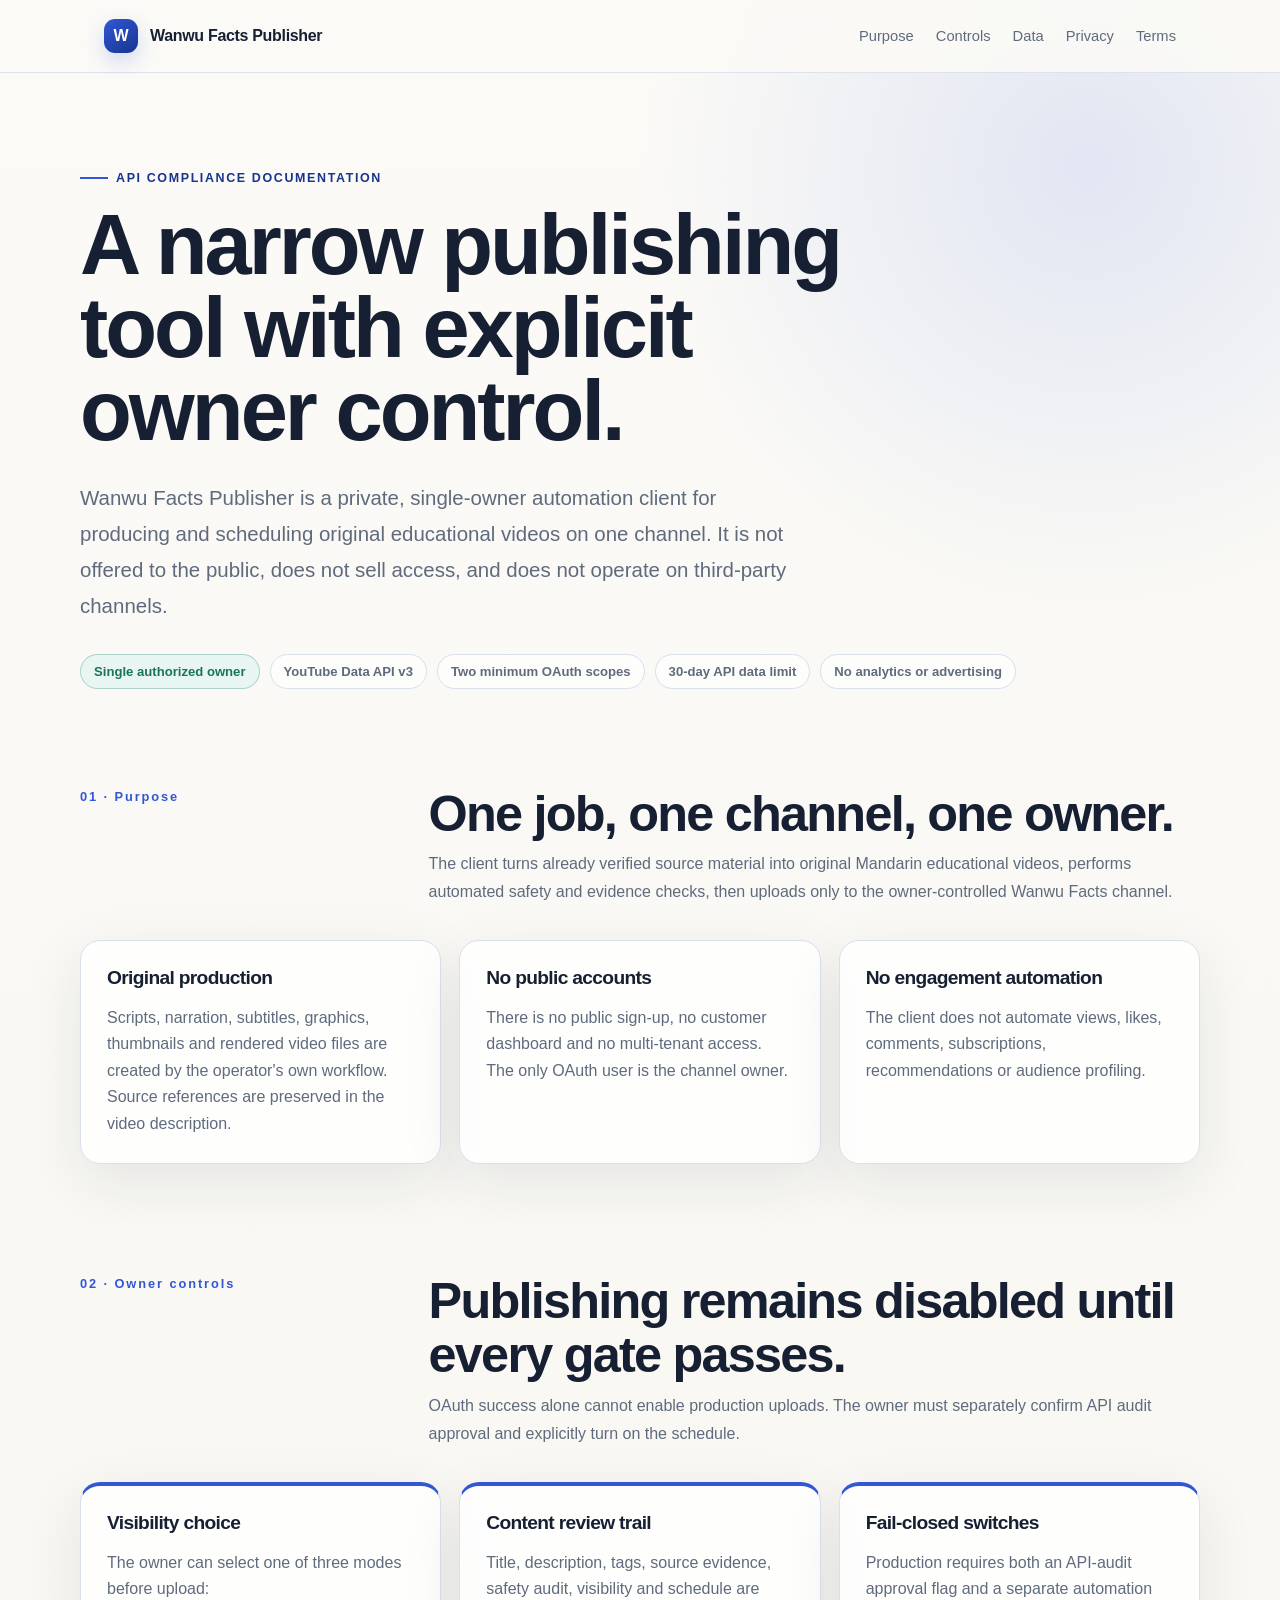
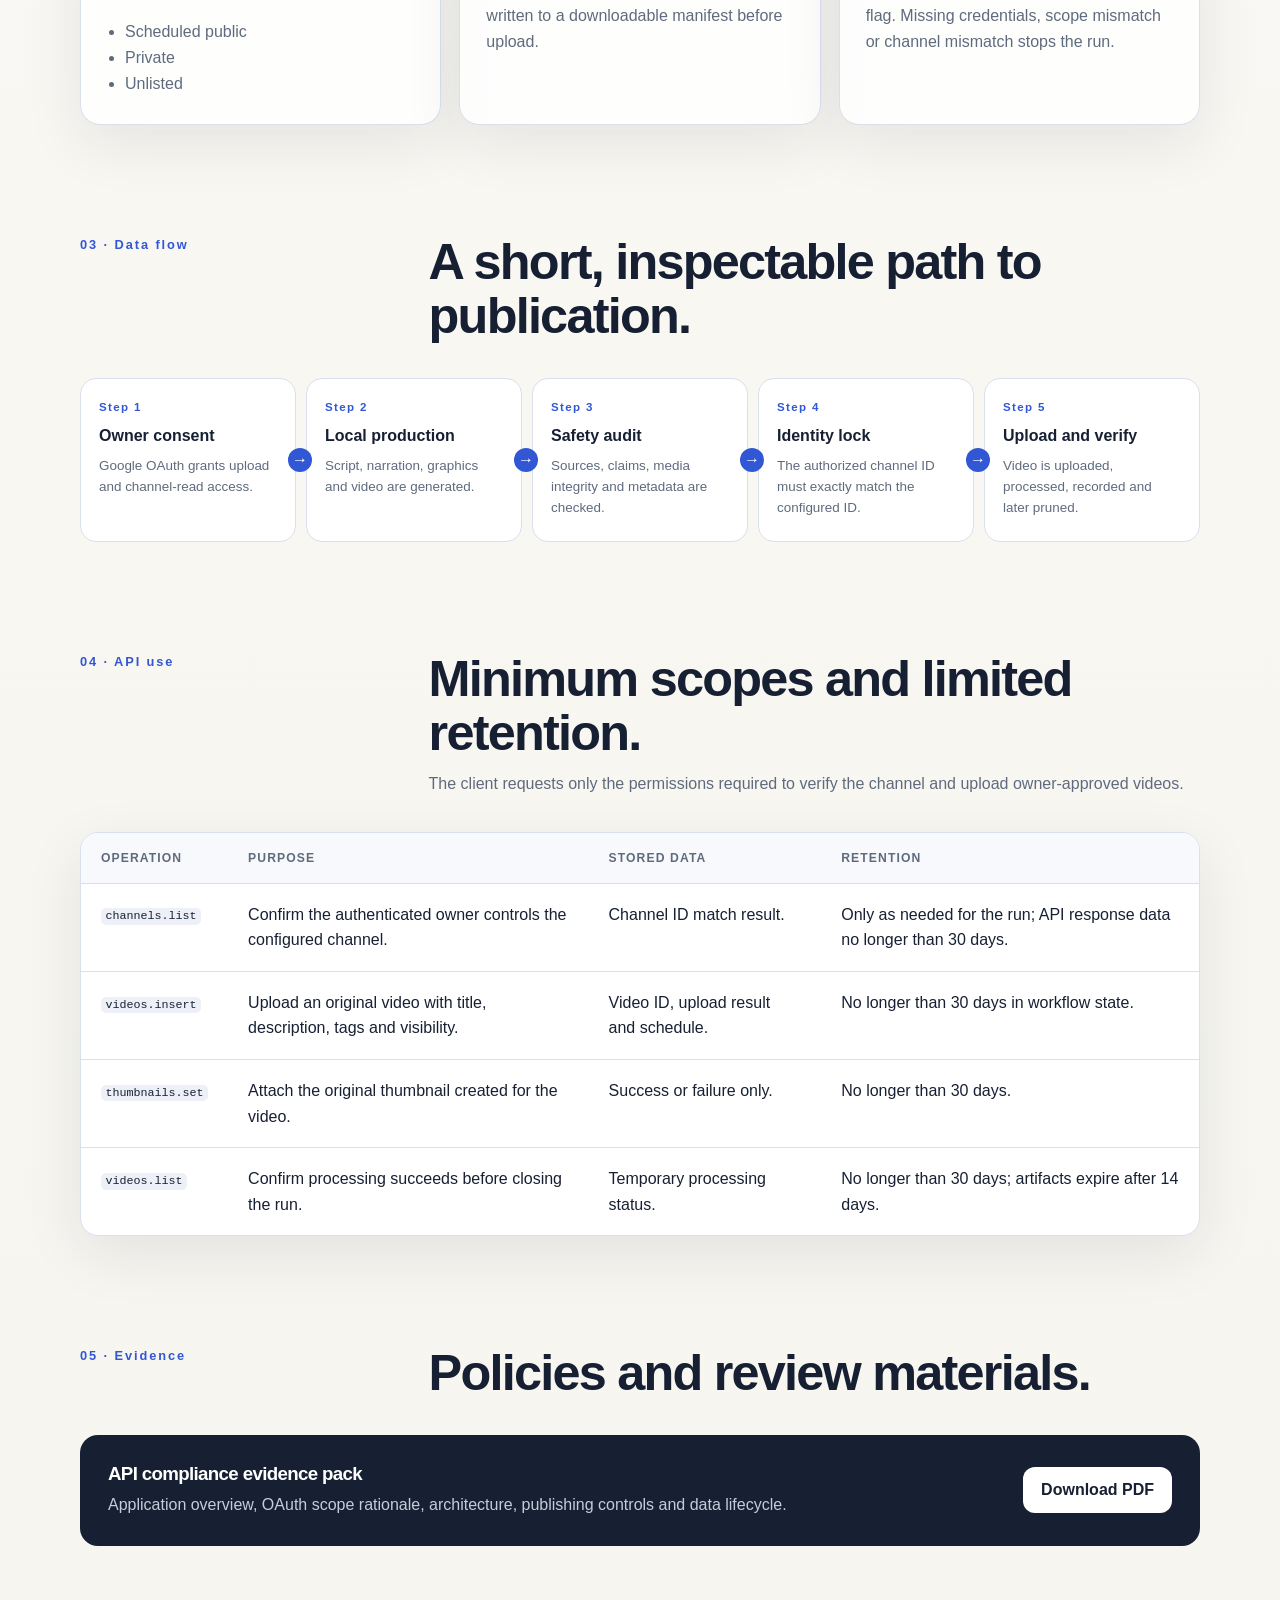
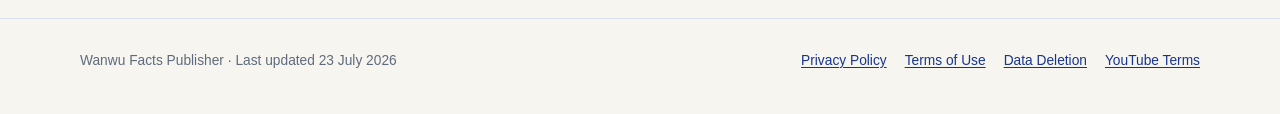
==== index.html @ 9afc7dba "发布万物迷 API 合规审核站" ====
<!doctype html>
<html lang="en">
  <head>
    <meta charset="utf-8">
    <meta name="viewport" content="width=device-width, initial-scale=1">
    <meta name="description" content="Compliance documentation for Wanwu Facts Publisher, a single-owner internal publishing client using YouTube Data API v3.">
    <meta name="robots" content="index,follow">
    <title>Wanwu Facts Publisher · API Compliance</title>
    <link rel="stylesheet" href="assets/styles.css">
  </head>
  <body>
    <header class="site-header">
      <nav class="nav" aria-label="Primary navigation">
        <a class="brand" href="index.html">
          <span class="brand-mark" aria-hidden="true">W</span>
          <span>Wanwu Facts Publisher</span>
        </a>
        <div class="nav-links">
          <a href="#purpose">Purpose</a>
          <a href="#controls">Controls</a>
          <a href="#data">Data</a>
          <a href="privacy.html">Privacy</a>
          <a href="terms.html">Terms</a>
        </div>
      </nav>
    </header>

    <main>
      <section class="hero wrap">
        <p class="eyebrow">API compliance documentation</p>
        <h1>A narrow publishing tool with explicit owner control.</h1>
        <p class="hero-copy">
          Wanwu Facts Publisher is a private, single-owner automation client for
          producing and scheduling original educational videos on one channel.
          It is not offered to the public, does not sell access, and does not
          operate on third-party channels.
        </p>
        <div class="badges" aria-label="Application properties">
          <span class="badge safe">Single authorized owner</span>
          <span class="badge">YouTube Data API v3</span>
          <span class="badge">Two minimum OAuth scopes</span>
          <span class="badge">30-day API data limit</span>
          <span class="badge">No analytics or advertising</span>
        </div>
      </section>

      <section class="section wrap" id="purpose">
        <div class="section-head">
          <div>
            <span class="section-number">01 · Purpose</span>
          </div>
          <div>
            <h2>One job, one channel, one owner.</h2>
            <p class="section-intro">
              The client turns already verified source material into original
              Mandarin educational videos, performs automated safety and
              evidence checks, then uploads only to the owner-controlled Wanwu
              Facts channel.
            </p>
          </div>
        </div>
        <div class="grid">
          <article class="card">
            <h3>Original production</h3>
            <p>
              Scripts, narration, subtitles, graphics, thumbnails and rendered
              video files are created by the operator's own workflow. Source
              references are preserved in the video description.
            </p>
          </article>
          <article class="card">
            <h3>No public accounts</h3>
            <p>
              There is no public sign-up, no customer dashboard and no
              multi-tenant access. The only OAuth user is the channel owner.
            </p>
          </article>
          <article class="card">
            <h3>No engagement automation</h3>
            <p>
              The client does not automate views, likes, comments,
              subscriptions, recommendations or audience profiling.
            </p>
          </article>
        </div>
      </section>

      <section class="section wrap" id="controls">
        <div class="section-head">
          <div>
            <span class="section-number">02 · Owner controls</span>
          </div>
          <div>
            <h2>Publishing remains disabled until every gate passes.</h2>
            <p class="section-intro">
              OAuth success alone cannot enable production uploads. The owner
              must separately confirm API audit approval and explicitly turn on
              the schedule.
            </p>
          </div>
        </div>
        <div class="grid">
          <article class="card control-card">
            <h3>Visibility choice</h3>
            <p>The owner can select one of three modes before upload:</p>
            <ul>
              <li>Scheduled public</li>
              <li>Private</li>
              <li>Unlisted</li>
            </ul>
          </article>
          <article class="card control-card">
            <h3>Content review trail</h3>
            <p>
              Title, description, tags, source evidence, safety audit,
              visibility and schedule are written to a downloadable manifest
              before upload.
            </p>
          </article>
          <article class="card control-card">
            <h3>Fail-closed switches</h3>
            <p>
              Production requires both an API-audit approval flag and a separate
              automation flag. Missing credentials, scope mismatch or channel
              mismatch stops the run.
            </p>
          </article>
        </div>
      </section>

      <section class="section wrap" aria-labelledby="flow-title">
        <div class="section-head">
          <div>
            <span class="section-number">03 · Data flow</span>
          </div>
          <div>
            <h2 id="flow-title">A short, inspectable path to publication.</h2>
          </div>
        </div>
        <div class="flow" aria-label="Application architecture flow">
          <div class="flow-step">
            <span class="flow-label">Step 1</span>
            <strong>Owner consent</strong>
            <p>Google OAuth grants upload and channel-read access.</p>
          </div>
          <div class="flow-step">
            <span class="flow-label">Step 2</span>
            <strong>Local production</strong>
            <p>Script, narration, graphics and video are generated.</p>
          </div>
          <div class="flow-step">
            <span class="flow-label">Step 3</span>
            <strong>Safety audit</strong>
            <p>Sources, claims, media integrity and metadata are checked.</p>
          </div>
          <div class="flow-step">
            <span class="flow-label">Step 4</span>
            <strong>Identity lock</strong>
            <p>The authorized channel ID must exactly match the configured ID.</p>
          </div>
          <div class="flow-step">
            <span class="flow-label">Step 5</span>
            <strong>Upload and verify</strong>
            <p>Video is uploaded, processed, recorded and later pruned.</p>
          </div>
        </div>
      </section>

      <section class="section wrap" id="data">
        <div class="section-head">
          <div>
            <span class="section-number">04 · API use</span>
          </div>
          <div>
            <h2>Minimum scopes and limited retention.</h2>
            <p class="section-intro">
              The client requests only the permissions required to verify the
              channel and upload owner-approved videos.
            </p>
          </div>
        </div>
        <div class="table-wrap">
          <table>
            <thead>
              <tr>
                <th>Operation</th>
                <th>Purpose</th>
                <th>Stored data</th>
                <th>Retention</th>
              </tr>
            </thead>
            <tbody>
              <tr>
                <td><code>channels.list</code></td>
                <td>Confirm the authenticated owner controls the configured channel.</td>
                <td>Channel ID match result.</td>
                <td>Only as needed for the run; API response data no longer than 30 days.</td>
              </tr>
              <tr>
                <td><code>videos.insert</code></td>
                <td>Upload an original video with title, description, tags and visibility.</td>
                <td>Video ID, upload result and schedule.</td>
                <td>No longer than 30 days in workflow state.</td>
              </tr>
              <tr>
                <td><code>thumbnails.set</code></td>
                <td>Attach the original thumbnail created for the video.</td>
                <td>Success or failure only.</td>
                <td>No longer than 30 days.</td>
              </tr>
              <tr>
                <td><code>videos.list</code></td>
                <td>Confirm processing succeeds before closing the run.</td>
                <td>Temporary processing status.</td>
                <td>No longer than 30 days; artifacts expire after 14 days.</td>
              </tr>
            </tbody>
          </table>
        </div>
      </section>

      <section class="section wrap" aria-labelledby="documents-title">
        <div class="section-head">
          <div>
            <span class="section-number">05 · Evidence</span>
          </div>
          <div>
            <h2 id="documents-title">Policies and review materials.</h2>
          </div>
        </div>
        <div class="download">
          <div>
            <h3>API compliance evidence pack</h3>
            <p>
              Application overview, OAuth scope rationale, architecture,
              publishing controls and data lifecycle.
            </p>
          </div>
          <a class="button" href="evidence/audit-evidence-complete.pdf">Download PDF</a>
        </div>
      </section>
    </main>

    <footer class="site-footer">
      <div class="wrap footer-row">
        <span>Wanwu Facts Publisher · Last updated 23 July 2026</span>
        <div class="footer-links">
          <a href="privacy.html">Privacy Policy</a>
          <a href="terms.html">Terms of Use</a>
          <a href="data-deletion.html">Data Deletion</a>
          <a href="https://www.youtube.com/t/terms">YouTube Terms</a>
        </div>
      </div>
    </footer>
  </body>
</html>
---- assets/styles.css ----
:root {
  --ink: #172033;
  --muted: #5f6b7d;
  --paper: #f7f5ef;
  --surface: #ffffff;
  --line: #d9dfeb;
  --blue: #3157d5;
  --blue-deep: #17358f;
  --cyan: #dff5f2;
  --green: #19745a;
  --warm: #f2e6cb;
  --shadow: 0 18px 60px rgba(23, 32, 51, 0.09);
  font-family: Inter, ui-sans-serif, -apple-system, BlinkMacSystemFont, "Segoe UI",
    "Noto Sans", Arial, sans-serif;
  color: var(--ink);
  background: var(--paper);
}

* {
  box-sizing: border-box;
}

html {
  scroll-behavior: smooth;
}

body {
  margin: 0;
  min-height: 100vh;
  background:
    radial-gradient(circle at 85% 5%, rgba(49, 87, 213, 0.12), transparent 28rem),
    linear-gradient(180deg, #fbfaf7 0%, var(--paper) 100%);
}

a {
  color: var(--blue-deep);
  text-decoration-thickness: 1px;
  text-underline-offset: 0.18em;
}

a:hover {
  color: var(--blue);
}

a:focus-visible,
button:focus-visible {
  outline: 3px solid rgba(49, 87, 213, 0.35);
  outline-offset: 3px;
  border-radius: 4px;
}

.site-header {
  position: sticky;
  top: 0;
  z-index: 20;
  border-bottom: 1px solid rgba(217, 223, 235, 0.85);
  background: rgba(251, 250, 247, 0.9);
  backdrop-filter: blur(18px);
}

.nav {
  max-width: 1120px;
  margin: 0 auto;
  min-height: 72px;
  padding: 0 24px;
  display: flex;
  align-items: center;
  justify-content: space-between;
  gap: 28px;
}

.brand {
  display: flex;
  align-items: center;
  gap: 12px;
  color: var(--ink);
  text-decoration: none;
  font-weight: 760;
  letter-spacing: -0.02em;
}

.brand-mark {
  width: 34px;
  height: 34px;
  border-radius: 11px;
  display: grid;
  place-items: center;
  color: white;
  background: linear-gradient(145deg, var(--blue), var(--blue-deep));
  box-shadow: 0 8px 20px rgba(49, 87, 213, 0.2);
}

.nav-links {
  display: flex;
  align-items: center;
  gap: 22px;
  font-size: 0.92rem;
}

.nav-links a {
  color: var(--muted);
  text-decoration: none;
}

.nav-links a:hover,
.nav-links a[aria-current="page"] {
  color: var(--ink);
}

.wrap {
  width: min(1120px, calc(100% - 40px));
  margin: 0 auto;
}

.hero {
  padding: 92px 0 60px;
}

.eyebrow {
  display: inline-flex;
  align-items: center;
  gap: 8px;
  margin: 0 0 18px;
  color: var(--blue-deep);
  font-size: 0.78rem;
  font-weight: 800;
  letter-spacing: 0.13em;
  text-transform: uppercase;
}

.eyebrow::before {
  content: "";
  width: 28px;
  height: 2px;
  background: var(--blue);
}

h1,
h2,
h3 {
  letter-spacing: -0.035em;
}

h1 {
  max-width: 820px;
  margin: 0;
  font-size: clamp(2.6rem, 7vw, 5.3rem);
  line-height: 0.98;
}

.hero-copy {
  max-width: 720px;
  margin: 28px 0 0;
  color: var(--muted);
  font-size: clamp(1.05rem, 2vw, 1.28rem);
  line-height: 1.75;
}

.badges {
  display: flex;
  flex-wrap: wrap;
  gap: 10px;
  margin-top: 30px;
}

.badge {
  padding: 9px 13px;
  border: 1px solid var(--line);
  border-radius: 999px;
  background: rgba(255, 255, 255, 0.72);
  color: var(--muted);
  font-size: 0.82rem;
  font-weight: 700;
}

.badge.safe {
  border-color: rgba(25, 116, 90, 0.28);
  color: var(--green);
  background: rgba(223, 245, 242, 0.7);
}

.section {
  padding: 38px 0 72px;
}

.section-head {
  display: grid;
  grid-template-columns: minmax(180px, 0.55fr) minmax(280px, 1.45fr);
  gap: 56px;
  margin-bottom: 34px;
}

.section-number {
  color: var(--blue);
  font-size: 0.8rem;
  font-weight: 800;
  letter-spacing: 0.15em;
}

.section h2 {
  margin: 0;
  font-size: clamp(2rem, 4vw, 3.15rem);
  line-height: 1.08;
}

.section-intro {
  margin: 9px 0 0;
  color: var(--muted);
  line-height: 1.75;
}

.grid {
  display: grid;
  grid-template-columns: repeat(3, minmax(0, 1fr));
  gap: 18px;
}

.card {
  padding: 26px;
  border: 1px solid var(--line);
  border-radius: 20px;
  background: rgba(255, 255, 255, 0.84);
  box-shadow: var(--shadow);
}

.card h3 {
  margin: 0 0 12px;
  font-size: 1.2rem;
}

.card p,
.card li {
  color: var(--muted);
  line-height: 1.65;
}

.card p:last-child {
  margin-bottom: 0;
}

.card ul {
  margin: 12px 0 0;
  padding-left: 18px;
}

.control-card {
  border-top: 4px solid var(--blue);
}

.flow {
  display: grid;
  grid-template-columns: repeat(5, minmax(0, 1fr));
  gap: 10px;
  align-items: stretch;
}

.flow-step {
  position: relative;
  min-height: 150px;
  padding: 22px 18px;
  border: 1px solid var(--line);
  border-radius: 16px;
  background: var(--surface);
}

.flow-step:not(:last-child)::after {
  content: "→";
  position: absolute;
  right: -17px;
  top: 50%;
  z-index: 3;
  width: 24px;
  height: 24px;
  display: grid;
  place-items: center;
  border-radius: 50%;
  color: white;
  background: var(--blue);
  transform: translateY(-50%);
}

.flow-label {
  display: block;
  margin-bottom: 12px;
  color: var(--blue);
  font-size: 0.72rem;
  font-weight: 850;
  letter-spacing: 0.12em;
}

.flow-step strong {
  display: block;
  font-size: 1rem;
  line-height: 1.35;
}

.flow-step p {
  margin: 10px 0 0;
  color: var(--muted);
  font-size: 0.84rem;
  line-height: 1.55;
}

.table-wrap {
  overflow-x: auto;
  border: 1px solid var(--line);
  border-radius: 18px;
  background: var(--surface);
  box-shadow: var(--shadow);
}

table {
  width: 100%;
  border-collapse: collapse;
}

th,
td {
  padding: 18px 20px;
  border-bottom: 1px solid var(--line);
  text-align: left;
  vertical-align: top;
}

th {
  color: var(--muted);
  background: #f8f9fc;
  font-size: 0.76rem;
  letter-spacing: 0.09em;
  text-transform: uppercase;
}

td {
  line-height: 1.6;
}

tr:last-child td {
  border-bottom: 0;
}

.download {
  display: flex;
  justify-content: space-between;
  gap: 24px;
  align-items: center;
  padding: 28px;
  border-radius: 18px;
  background: var(--ink);
  color: white;
}

.download h3 {
  margin: 0 0 8px;
}

.download p {
  margin: 0;
  color: #c6ccda;
  line-height: 1.55;
}

.button {
  flex: 0 0 auto;
  display: inline-flex;
  align-items: center;
  justify-content: center;
  min-height: 46px;
  padding: 0 18px;
  border-radius: 12px;
  background: white;
  color: var(--ink);
  font-weight: 800;
  text-decoration: none;
}

.legal {
  max-width: 840px;
  padding: 70px 0 90px;
}

.legal h1 {
  font-size: clamp(2.4rem, 6vw, 4.5rem);
}

.legal h2 {
  margin: 46px 0 14px;
  font-size: 1.65rem;
}

.legal h3 {
  margin: 30px 0 12px;
  font-size: 1.15rem;
}

.legal p,
.legal li {
  color: var(--muted);
  font-size: 1rem;
  line-height: 1.78;
}

.legal li + li {
  margin-top: 8px;
}

.notice {
  margin: 28px 0;
  padding: 20px 22px;
  border-left: 4px solid var(--blue);
  border-radius: 0 14px 14px 0;
  background: rgba(223, 245, 242, 0.65);
  color: var(--ink);
}

code {
  padding: 0.12em 0.38em;
  border-radius: 5px;
  background: #edf0f7;
  font-size: 0.9em;
}

.site-footer {
  padding: 34px 0 46px;
  border-top: 1px solid var(--line);
  color: var(--muted);
  font-size: 0.86rem;
}

.footer-row {
  display: flex;
  justify-content: space-between;
  gap: 24px;
}

.footer-links {
  display: flex;
  flex-wrap: wrap;
  gap: 18px;
}

@media (max-width: 820px) {
  .nav {
    align-items: flex-start;
    flex-direction: column;
    padding-top: 18px;
    padding-bottom: 18px;
  }

  .nav-links {
    width: 100%;
    overflow-x: auto;
    padding-bottom: 2px;
  }

  .hero {
    padding-top: 62px;
  }

  .section-head,
  .grid,
  .flow {
    grid-template-columns: 1fr;
  }

  .section-head {
    gap: 16px;
  }

  .flow-step {
    min-height: auto;
  }

  .flow-step:not(:last-child)::after {
    content: "↓";
    right: auto;
    left: 50%;
    top: auto;
    bottom: -17px;
    transform: translateX(-50%);
  }

  .download,
  .footer-row {
    align-items: flex-start;
    flex-direction: column;
  }
}
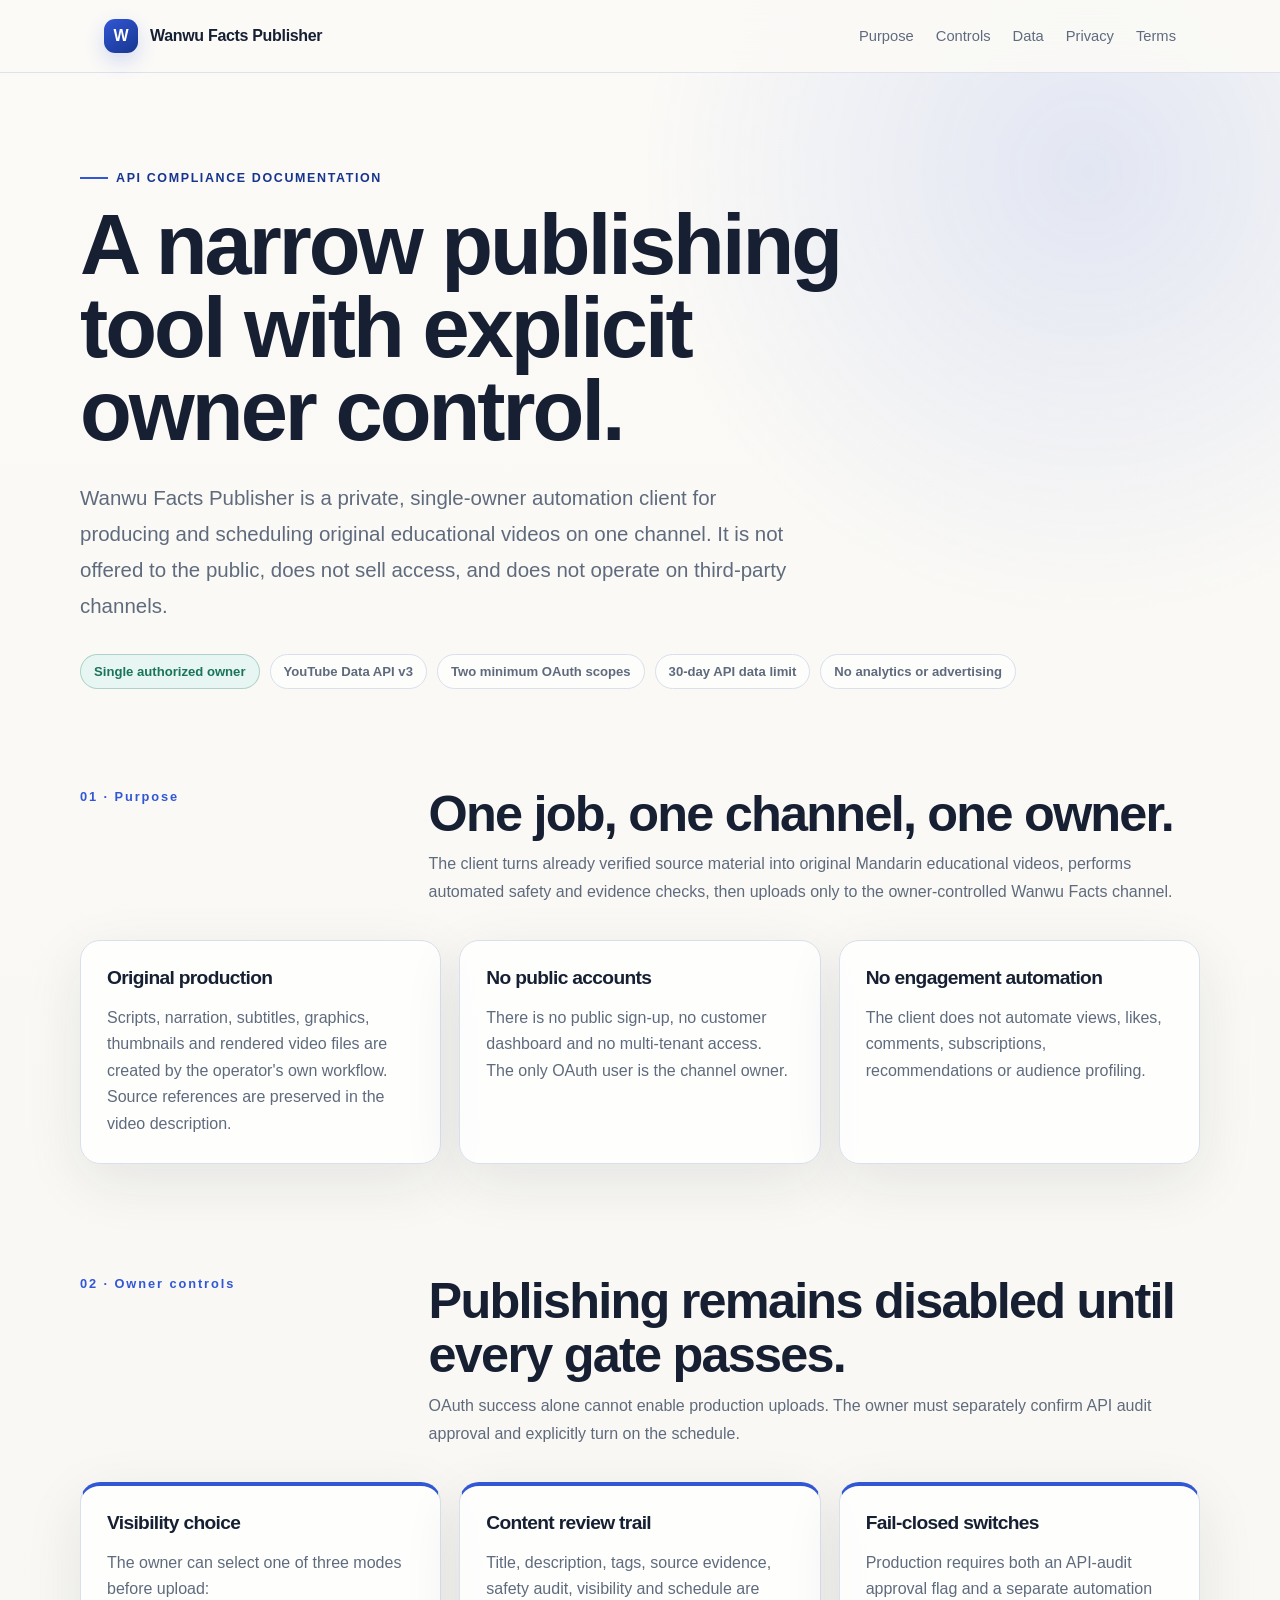
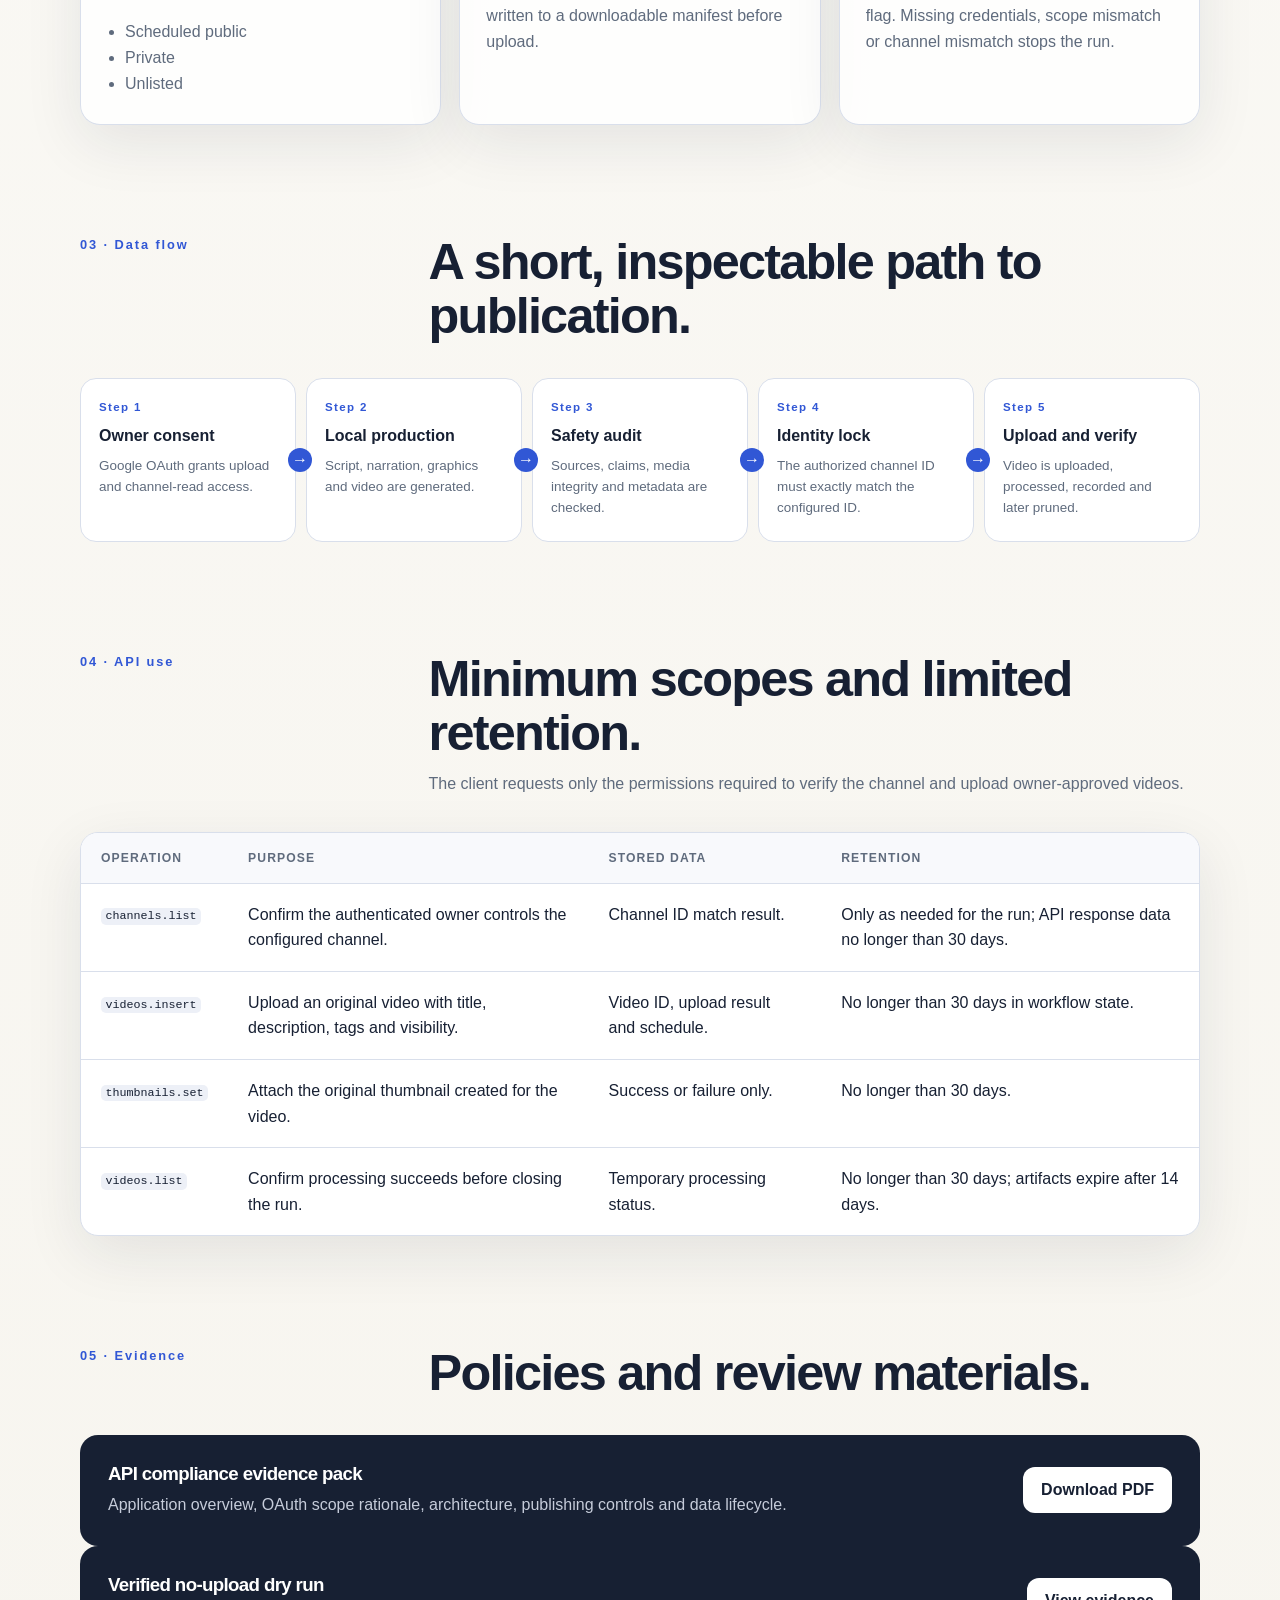
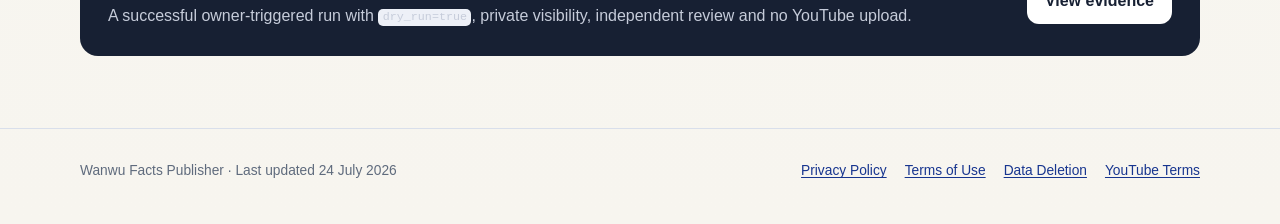
==== commit 60ee5362: "在首页加入 dry-run 证据入口" ====
--- a/index.html
+++ b/index.html
@@ -238,12 +238,22 @@
           </div>
           <a class="button" href="evidence/audit-evidence-complete.pdf">Download PDF</a>
         </div>
+        <div class="download">
+          <div>
+            <h3>Verified no-upload dry run</h3>
+            <p>
+              A successful owner-triggered run with <code>dry_run=true</code>,
+              private visibility, independent review and no YouTube upload.
+            </p>
+          </div>
+          <a class="button" href="dry-run-evidence.html">View evidence</a>
+        </div>
       </section>
     </main>
 
     <footer class="site-footer">
       <div class="wrap footer-row">
-        <span>Wanwu Facts Publisher · Last updated 23 July 2026</span>
+        <span>Wanwu Facts Publisher · Last updated 24 July 2026</span>
         <div class="footer-links">
           <a href="privacy.html">Privacy Policy</a>
           <a href="terms.html">Terms of Use</a>
